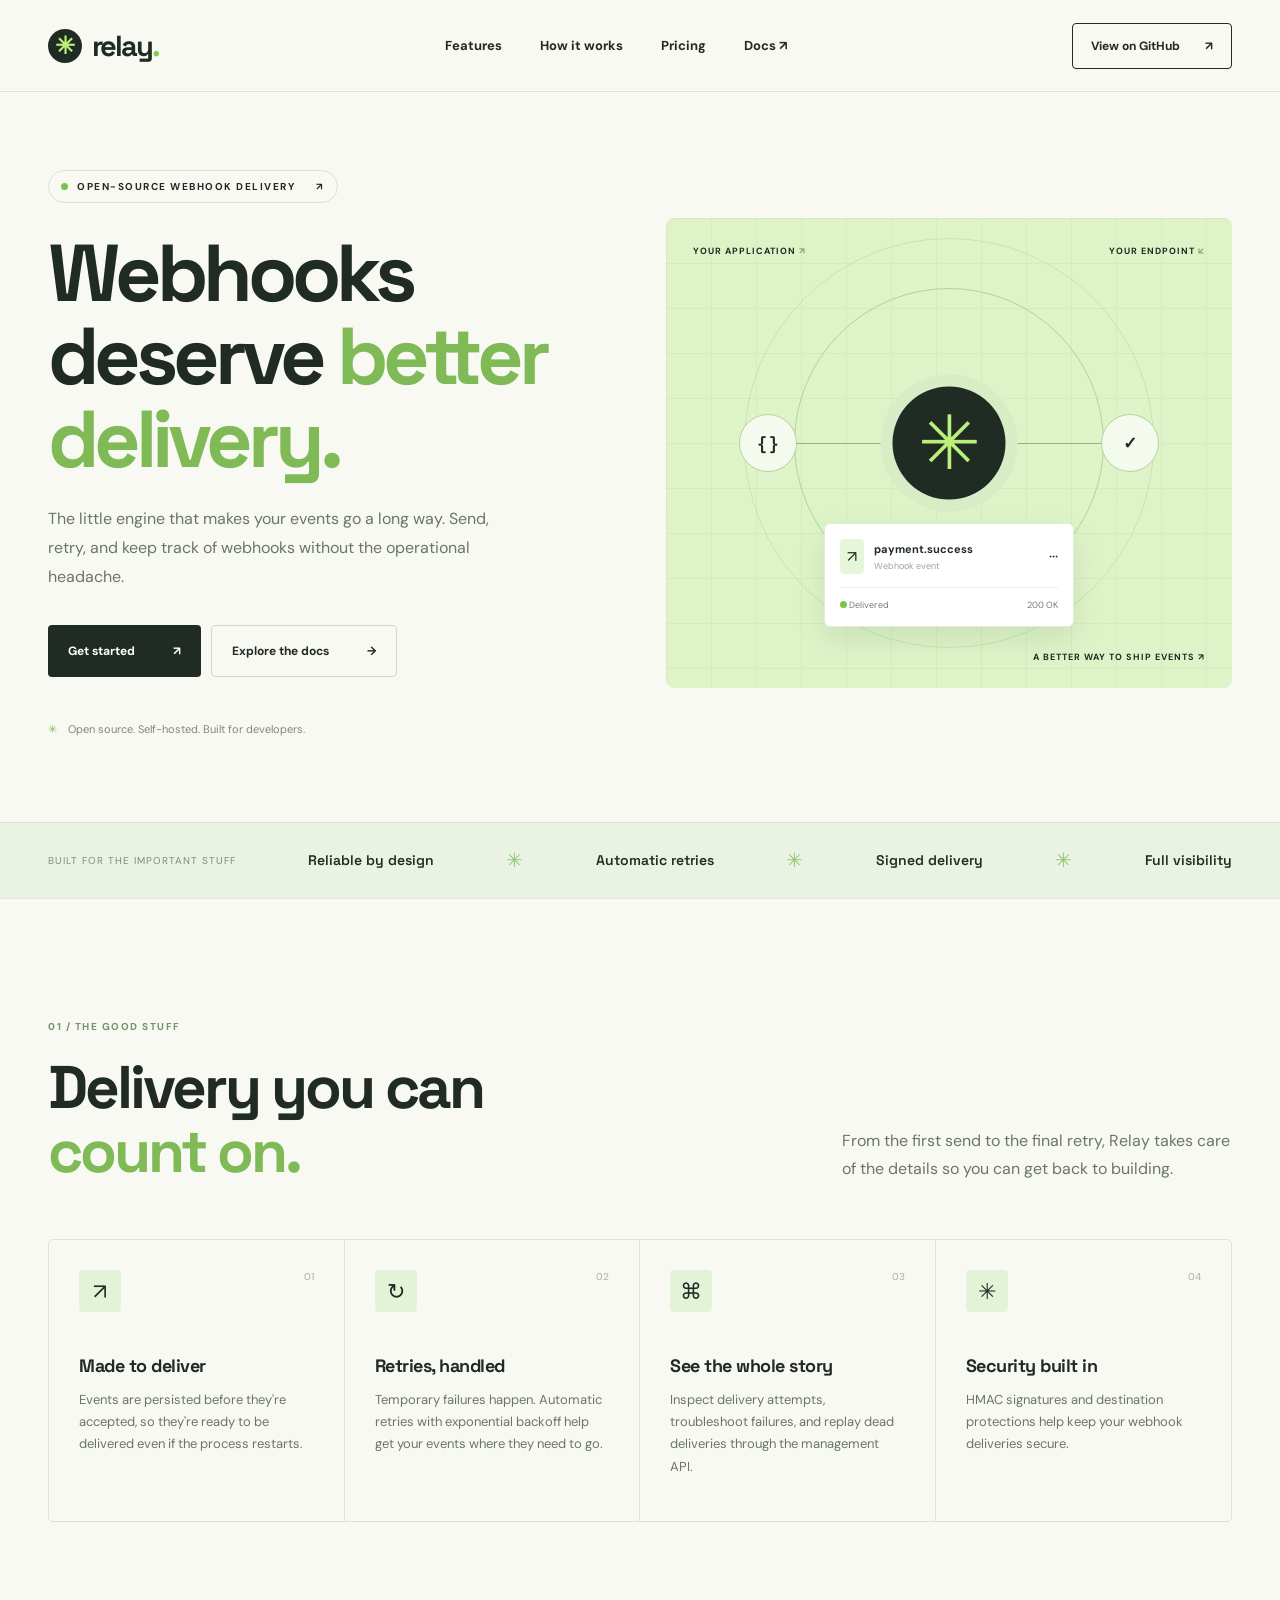
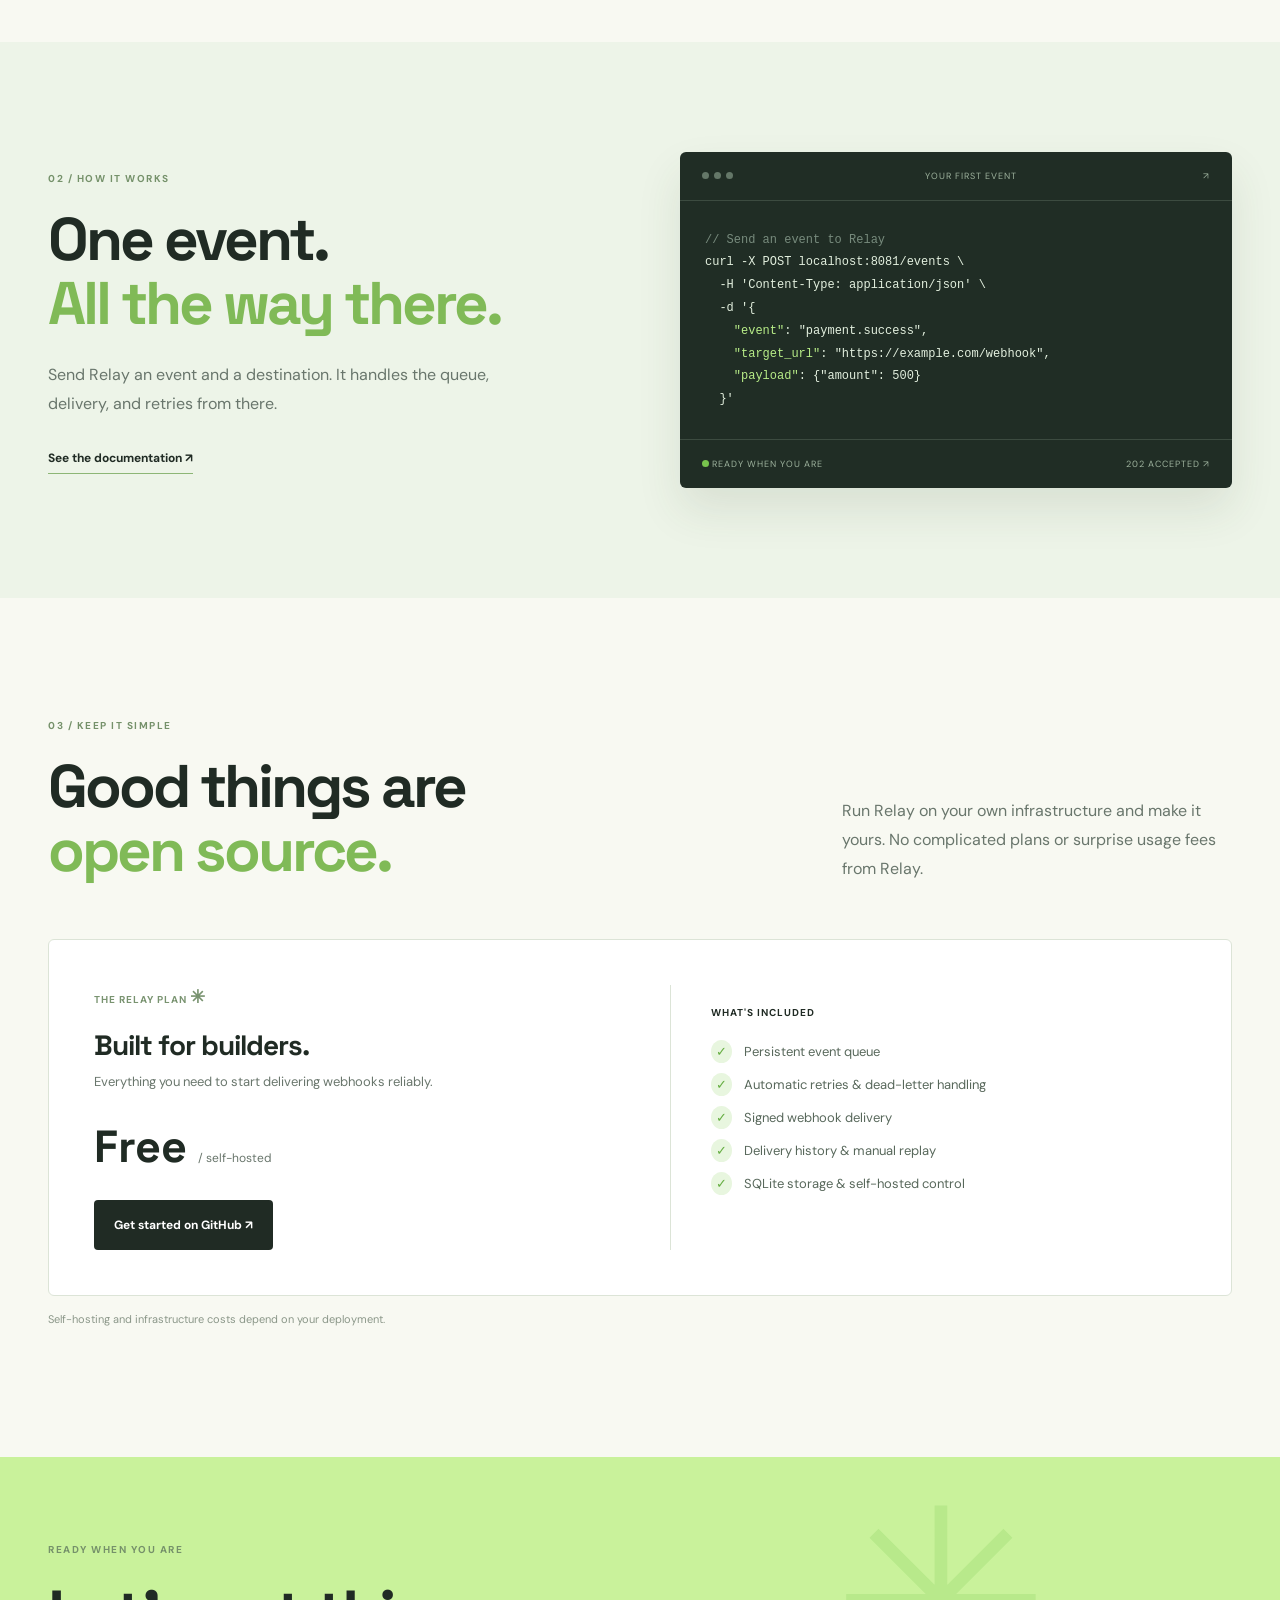
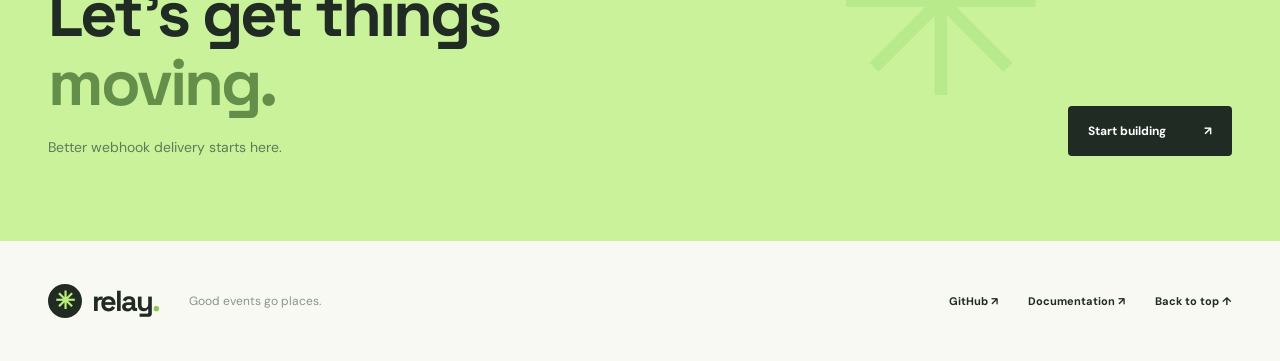
==== website/index.html @ f6317906 "Add responsive Relay marketing website" ====
<!doctype html>
<html lang="en">
<head>
  <meta charset="utf-8">
  <meta name="viewport" content="width=device-width, initial-scale=1">
  <meta name="description" content="Relay is an open-source webhook delivery engine built for reliable delivery.">
  <title>Relay — Webhooks, delivered.</title>
  <link rel="preconnect" href="https://fonts.googleapis.com">
  <link rel="preconnect" href="https://fonts.gstatic.com" crossorigin>
  <link href="https://fonts.googleapis.com/css2?family=DM+Sans:wght@400;500;600;700&family=Space+Grotesk:wght@400;500;600;700&display=swap" rel="stylesheet">
  <link rel="stylesheet" href="style.css">
</head>
<body>
<header class="nav wrap">
  <a class="logo" href="#top" aria-label="Relay home"><span class="mark">✳</span> relay<span class="logo-dot">.</span></a>
  <nav aria-label="Main navigation"><a href="#features">Features</a><a href="#how-it-works">How it works</a><a href="#pricing">Pricing</a><a href="https://github.com/swarn007-byte/Relay#readme">Docs ↗</a></nav>
  <a class="nav-button" href="https://github.com/swarn007-byte/Relay">View on GitHub <span>↗</span></a>
</header>
<main id="top">
<section class="hero wrap">
  <div class="hero-copy"><div class="eyebrow"><span class="live-dot"></span> OPEN-SOURCE WEBHOOK DELIVERY <span>↗</span></div>
    <h1>Webhooks deserve <em>better delivery.</em></h1>
    <p>The little engine that makes your events go a long way. Send, retry, and keep track of webhooks without the operational headache.</p>
    <div class="actions"><a class="button primary" href="https://github.com/swarn007-byte/Relay#installation">Get started <span>↗</span></a><a class="button secondary" href="https://github.com/swarn007-byte/Relay#readme">Explore the docs <span>→</span></a></div>
    <div class="hero-note"><span>✳</span> Open source. Self-hosted. Built for developers.</div>
  </div>
  <div class="visual" aria-label="Illustration of a webhook event being delivered"><div class="visual-grid"></div><div class="orbit orbit-one"></div><div class="orbit orbit-two"></div><div class="visual-label top-label">YOUR APPLICATION <span>↗</span></div><div class="visual-label bottom-label">YOUR ENDPOINT <span>↙</span></div><div class="route-line"></div><div class="node source">{ }</div><div class="node center">✳</div><div class="node target">✓</div><div class="event-card"><div class="event-top"><span class="event-icon">↗</span><div><b>payment.success</b><small>Webhook event</small></div><span class="event-menu">···</span></div><div class="event-bottom"><span><i></i> Delivered</span><span>200 OK</span></div></div><span class="visual-caption">A BETTER WAY TO SHIP EVENTS ↗</span></div>
</section>
<div class="ticker"><div class="wrap ticker-inner"><span>BUILT FOR THE IMPORTANT STUFF</span><b>Reliable by design</b><span>✳</span><b>Automatic retries</b><span>✳</span><b>Signed delivery</b><span>✳</span><b>Full visibility</b></div></div>
<section class="section wrap" id="features"><div class="section-heading"><div><span class="kicker">01 / THE GOOD STUFF</span><h2>Delivery you can<br><em>count on.</em></h2></div><p>From the first send to the final retry, Relay takes care of the details so you can get back to building.</p></div>
<div class="features"><article><span class="feature-icon">↗</span><span class="feature-number">01</span><h3>Made to deliver</h3><p>Events are persisted before they're accepted, so they're ready to be delivered even if the process restarts.</p></article><article><span class="feature-icon">↻</span><span class="feature-number">02</span><h3>Retries, handled</h3><p>Temporary failures happen. Automatic retries with exponential backoff help get your events where they need to go.</p></article><article><span class="feature-icon">⌘</span><span class="feature-number">03</span><h3>See the whole story</h3><p>Inspect delivery attempts, troubleshoot failures, and replay dead deliveries through the management API.</p></article><article><span class="feature-icon">✳</span><span class="feature-number">04</span><h3>Security built in</h3><p>HMAC signatures and destination protections help keep your webhook deliveries secure.</p></article></div></section>
<section class="how" id="how-it-works"><div class="wrap how-inner"><div><span class="kicker">02 / HOW IT WORKS</span><h2>One event.<br><em>All the way there.</em></h2><p>Send Relay an event and a destination. It handles the queue, delivery, and retries from there.</p><a class="text-link" href="https://github.com/swarn007-byte/Relay#submitting-an-event">See the documentation ↗</a></div><div class="code-card"><div class="code-top"><span><i></i><i></i><i></i></span><span>YOUR FIRST EVENT</span><span>↗</span></div><pre><code><span class="code-muted">// Send an event to Relay</span>
curl -X POST localhost:8081/events \
  -H 'Content-Type: application/json' \
  -d '{
    <span class="code-green">"event"</span>: "payment.success",
    <span class="code-green">"target_url"</span>: "https://example.com/webhook",
    <span class="code-green">"payload"</span>: {"amount": 500}
  }'</code></pre><div class="code-foot"><span><i></i> READY WHEN YOU ARE</span><span>202 ACCEPTED ↗</span></div></div></div></section>
<section class="section pricing wrap" id="pricing"><div class="section-heading"><div><span class="kicker">03 / KEEP IT SIMPLE</span><h2>Good things are<br><em>open source.</em></h2></div><p>Run Relay on your own infrastructure and make it yours. No complicated plans or surprise usage fees from Relay.</p></div><div class="price-card"><div><span class="plan-label">THE RELAY PLAN <span>✳</span></span><h3>Built for builders.</h3><p>Everything you need to start delivering webhooks reliably.</p><div class="price">Free <span>/ self-hosted</span></div><a class="button primary" href="https://github.com/swarn007-byte/Relay">Get started on GitHub ↗</a></div><div class="included"><b>WHAT'S INCLUDED</b><ul><li>Persistent event queue</li><li>Automatic retries &amp; dead-letter handling</li><li>Signed webhook delivery</li><li>Delivery history &amp; manual replay</li><li>SQLite storage &amp; self-hosted control</li></ul></div></div><p class="pricing-note">Self-hosting and infrastructure costs depend on your deployment.</p></section>
<section class="cta"><div class="wrap cta-inner"><div><span class="kicker">READY WHEN YOU ARE</span><h2>Let's get things<br><em>moving.</em></h2><p>Better webhook delivery starts here.</p></div><a class="button dark" href="https://github.com/swarn007-byte/Relay">Start building <span>↗</span></a><span class="cta-star">✳</span></div></section>
</main><footer class="wrap footer"><a class="logo" href="#top"><span class="mark">✳</span> relay<span class="logo-dot">.</span></a><p>Good events go places.</p><div><a href="https://github.com/swarn007-byte/Relay">GitHub ↗</a><a href="https://github.com/swarn007-byte/Relay#readme">Documentation ↗</a><a href="#top">Back to top ↑</a></div></footer>
</body></html>
---- website/style.css ----
:root{--ink:#202b24;--green:#b9ef7a;--cream:#f8f9f2;--muted:#69766c;--line:#dce4d7}*{box-sizing:border-box}html{scroll-behavior:smooth}body{margin:0;background:var(--cream);color:var(--ink);font-family:'DM Sans',sans-serif}a{color:inherit;text-decoration:none}.wrap{max-width:1320px;margin:auto;padding-left:48px;padding-right:48px}.nav{height:92px;display:flex;align-items:center;justify-content:space-between;border-bottom:1px solid var(--line)}.logo{font:700 29px 'Space Grotesk',sans-serif;letter-spacing:-2px}.mark{display:inline-grid;place-items:center;background:var(--ink);color:var(--green);width:34px;height:34px;border-radius:50%;font-size:24px;vertical-align:2px;letter-spacing:0;margin-right:5px}.logo-dot{color:#87c950}.nav nav{display:flex;gap:38px;font-size:13px;font-weight:700}.nav-button{font-size:12px;font-weight:700;border:1px solid var(--ink);padding:14px 18px;border-radius:4px}.nav-button span{margin-left:22px}.hero{display:grid;grid-template-columns:1fr 1fr;gap:52px;align-items:center;padding-top:78px;padding-bottom:86px}.eyebrow,.kicker{font-size:10px;font-weight:700;letter-spacing:1.5px}.eyebrow{display:inline-flex;align-items:center;gap:9px;border:1px solid #d9e3d2;border-radius:30px;padding:9px 12px}.eyebrow>span:last-child{margin-left:12px}.live-dot,.event-bottom i,.code-foot i{width:7px;height:7px;background:#78c34d;border-radius:50%;display:inline-block}h1,h2,h3,p{margin-top:0}h1,h2,h3{font-family:'Space Grotesk',sans-serif}h1{font-size:clamp(55px,6.3vw,88px);line-height:1.03;letter-spacing:-5px;margin:29px 0 24px;max-width:650px}em{font-style:normal;color:#80ba57}.hero-copy>p,.section-heading>p,.how-inner>div>p{color:var(--muted);font-size:16px;line-height:1.8;max-width:465px}.actions{display:flex;gap:10px;margin-top:33px}.button{display:inline-flex;align-items:center;justify-content:space-between;gap:38px;border-radius:4px;font-size:12px;font-weight:700;padding:17px 20px}.primary{background:var(--ink);color:white}.secondary{border:1px solid #cdd8c9}.hero-note{margin-top:45px;color:#7c897d;font-size:11px}.hero-note span{color:#80ba57;margin-right:8px}.visual{height:470px;background:#dff3c9;border-radius:8px;position:relative;overflow:hidden}.visual-grid{position:absolute;inset:0;background-image:linear-gradient(#cae6b8 1px,transparent 1px),linear-gradient(90deg,#cae6b8 1px,transparent 1px);background-size:45px 45px;opacity:.55}.orbit{position:absolute;border:1px solid #aad794;border-radius:50%;width:310px;height:310px;left:50%;top:48%;transform:translate(-50%,-50%)}.orbit-two{width:410px;height:410px;opacity:.5}.route-line{position:absolute;left:15%;right:15%;top:48%;height:1px;background:#87b875}.node{position:absolute;top:48%;transform:translate(-50%,-50%);display:grid;place-items:center;border-radius:50%;z-index:1}.source,.target{width:58px;height:58px;background:#f5faee;border:1px solid #b4d4a0;font:700 17px 'Space Grotesk'}.source{left:18%}.target{left:82%}.center{left:50%;width:113px;height:113px;background:var(--ink);color:var(--green);font-size:75px;box-shadow:0 0 0 12px #d7edc5}.visual-label{position:absolute;font-size:9px;letter-spacing:1px;font-weight:700}.top-label{top:27px;left:27px}.bottom-label{right:27px;top:27px}.visual-label span{color:#79ad5d}.event-card{position:absolute;z-index:2;left:50%;top:65%;transform:translateX(-50%);background:white;border:1px solid #e0ebda;border-radius:6px;width:250px;box-shadow:0 12px 28px #597c4d26;padding:15px}.event-top{display:flex;align-items:center;gap:10px}.event-icon{background:#e6f7d9;border-radius:4px;padding:7px}.event-top b,.event-top small{display:block;font-size:11px}.event-top small{color:#9aa59a;font-size:9px;margin-top:4px}.event-menu{margin-left:auto}.event-bottom{border-top:1px solid #edf1eb;margin-top:13px;padding-top:11px;display:flex;justify-content:space-between;color:#70806e;font-size:9px}.visual-caption{position:absolute;bottom:25px;right:27px;font-size:9px;letter-spacing:1px;font-weight:700}.ticker{background:#eaf2e3;border-top:1px solid #dce8d5;border-bottom:1px solid #dce8d5}.ticker-inner{min-height:75px;display:flex;align-items:center;justify-content:space-between;gap:20px}.ticker-inner span{font-size:10px;letter-spacing:1px;color:#7b8d7b}.ticker-inner span:not(:first-child){font-size:20px;color:#91c875}.ticker-inner b{font:600 14px 'Space Grotesk'}.section{padding-top:115px;padding-bottom:120px}.section-heading{display:flex;align-items:end;justify-content:space-between;gap:40px;margin-bottom:55px}.kicker{color:#75916a}h2{font-size:clamp(42px,4.7vw,65px);line-height:1.07;letter-spacing:-3px;margin:21px 0 0}.section-heading>p{max-width:390px;margin:0}.features{display:grid;grid-template-columns:repeat(4,1fr);border:1px solid var(--line);border-radius:5px}.features article{padding:30px;min-height:255px;border-right:1px solid var(--line)}.features article:last-child{border:0}.feature-icon{display:inline-grid;place-items:center;width:42px;height:42px;background:#e3f3d7;border-radius:4px;font-size:22px}.feature-number{float:right;font-size:10px;color:#a5b1a2}.features h3{margin:42px 0 12px;font-size:18px;letter-spacing:-.5px}.features p,.price-card p{font-size:13px;line-height:1.7;color:var(--muted)}.how{background:#edf4e8;padding:110px 0}.how-inner{display:grid;grid-template-columns:1fr 1fr;gap:80px;align-items:center}.how-inner>div>p{margin-top:25px}.text-link{display:inline-block;font-size:12px;font-weight:700;border-bottom:1px solid #8db676;padding-bottom:7px;margin-top:15px}.code-card{background:#202d25;color:#e2efde;border-radius:6px;box-shadow:0 22px 45px #334c2d1c}.code-top,.code-foot{display:flex;justify-content:space-between;padding:18px 22px;font-size:9px;letter-spacing:1px;color:#9db29d}.code-top{border-bottom:1px solid #3c4b40}.code-top i{display:inline-block;width:7px;height:7px;background:#647768;border-radius:50%;margin-right:5px}.code-card pre{overflow:auto;line-height:1.9;font-size:12px;padding:16px 25px}.code-muted{color:#778b7d}.code-green{color:#b8ed88}.code-foot{border-top:1px solid #3c4b40}.price-card{border:1px solid var(--line);border-radius:6px;background:white;padding:45px;display:grid;grid-template-columns:1fr 1fr;gap:60px}.plan-label{font-size:10px;font-weight:700;letter-spacing:1px;color:#799370}.plan-label span{font-size:18px}.price-card h3{font-size:28px;letter-spacing:-1px;margin:18px 0 8px}.price{font:700 45px 'Space Grotesk';margin:25px 0}.price span{font:400 12px 'DM Sans';color:var(--muted)}.included{padding:15px 0 0 40px;border-left:1px solid var(--line)}.included b{font-size:10px;letter-spacing:1px}.included ul{list-style:none;padding:0;margin:22px 0}.included li{font-size:13px;margin:16px 0;color:#58685b}.included li:before{content:'✓';color:#65ad41;background:#e8f6df;border-radius:50%;padding:3px 5px;margin-right:12px}.pricing-note{font-size:11px;color:#8b9789;margin-top:16px}.cta{background:#c9f29b;overflow:hidden}.cta-inner{position:relative;padding-top:80px;padding-bottom:85px;display:flex;align-items:end;justify-content:space-between}.cta h2{font-size:65px}.cta h2 em{color:#638f4a}.cta p{margin:20px 0 0;color:#617a58;font-size:14px}.dark{background:var(--ink);color:white;z-index:1}.cta-star{position:absolute;font-size:260px;color:#b8e98b;right:230px;top:-20px}.footer{min-height:120px;display:flex;align-items:center;gap:30px}.footer p{font-size:12px;color:#899689;margin:0}.footer div{margin-left:auto;display:flex;gap:30px;font-size:11px;font-weight:700}@media(max-width:800px){.wrap{padding-left:24px;padding-right:24px}.nav{height:75px}.nav nav{display:none}.nav-button{font-size:11px}.hero{grid-template-columns:1fr;padding-top:55px;gap:45px}.hero h1{letter-spacing:-3px}.visual{height:390px}.ticker-inner{justify-content:center;flex-wrap:wrap;padding-top:20px;padding-bottom:20px}.ticker-inner span:first-child{width:100%;text-align:center}.ticker-inner span:not(:first-child){display:none}.section{padding-top:75px;padding-bottom:80px}.section-heading{display:block}.section-heading>p{margin-top:24px}.features{grid-template-columns:1fr 1fr}.features article{border-bottom:1px solid var(--line)}.features article:nth-child(2){border-right:0}.features article:nth-child(3){border-bottom:0}.how{padding:75px 0}.how-inner{grid-template-columns:1fr;gap:35px}.price-card{grid-template-columns:1fr;gap:30px;padding:28px}.included{border-left:0;border-top:1px solid var(--line);padding:28px 0 0}.cta h2{font-size:48px}.cta-star{right:0}.footer{flex-wrap:wrap;padding-top:30px;padding-bottom:30px;gap:15px}.footer div{width:100%;margin-left:0;flex-wrap:wrap}}@media(max-width:480px){.features{grid-template-columns:1fr}.features article,.features article:nth-child(3){border-right:0;border-bottom:1px solid var(--line);min-height:200px}.features article:last-child{border-bottom:0}.features h3{margin-top:25px}.actions{flex-wrap:wrap}.cta-inner{align-items:start;flex-direction:column;gap:30px}.visual{height:340px}.orbit-two{width:340px;height:340px}.event-card{top:66%}}
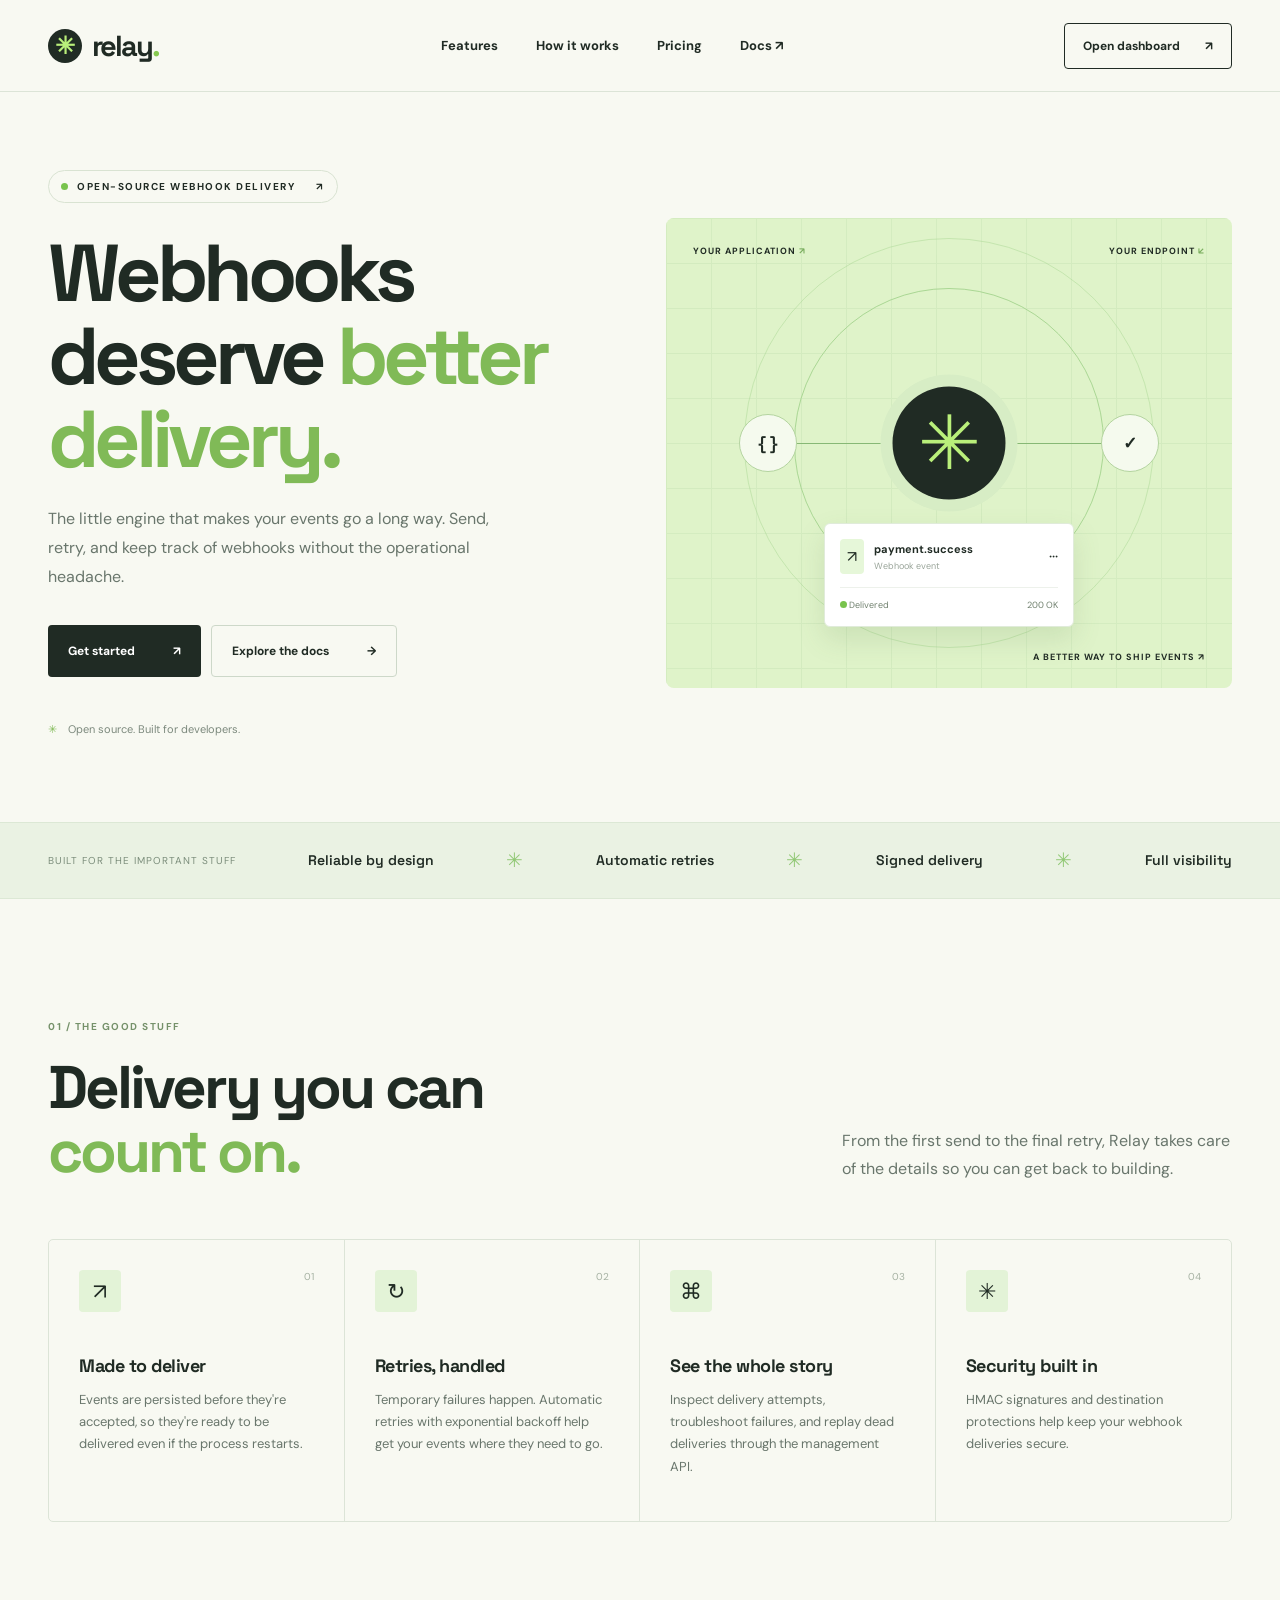
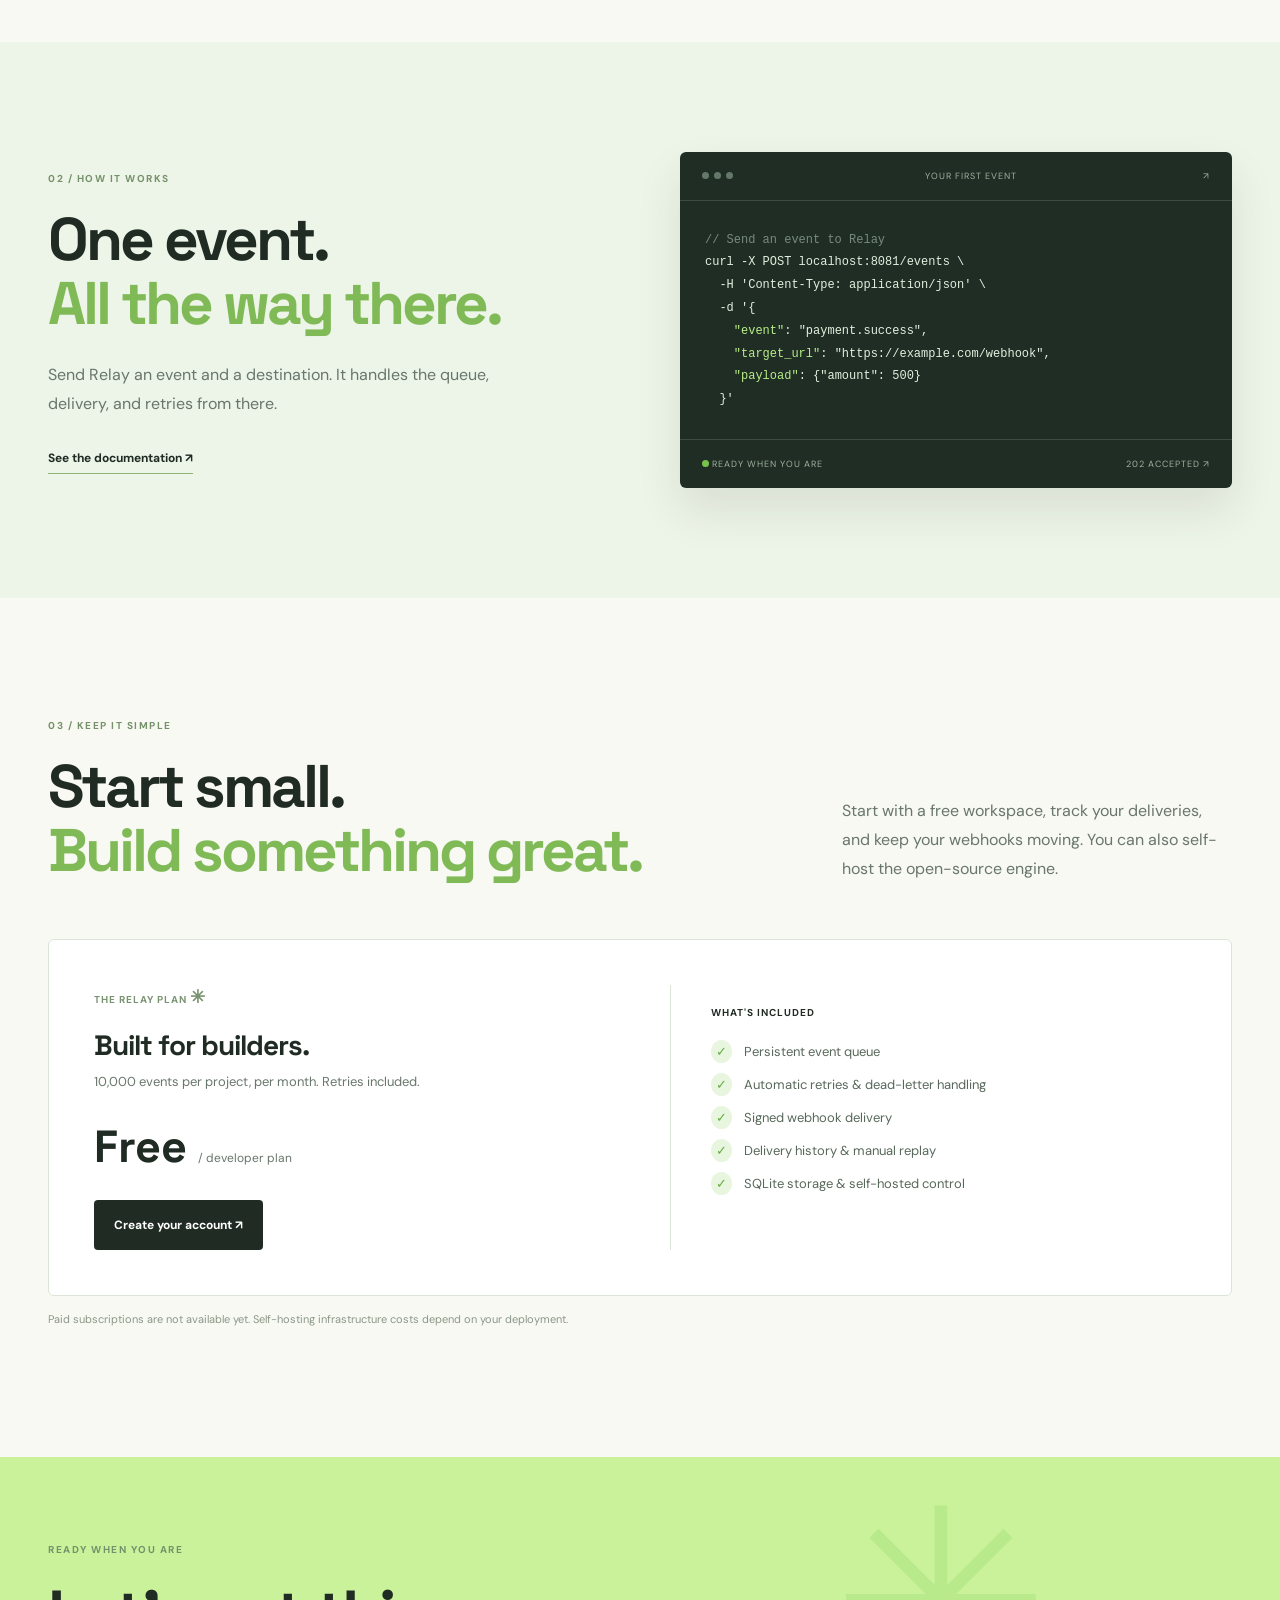
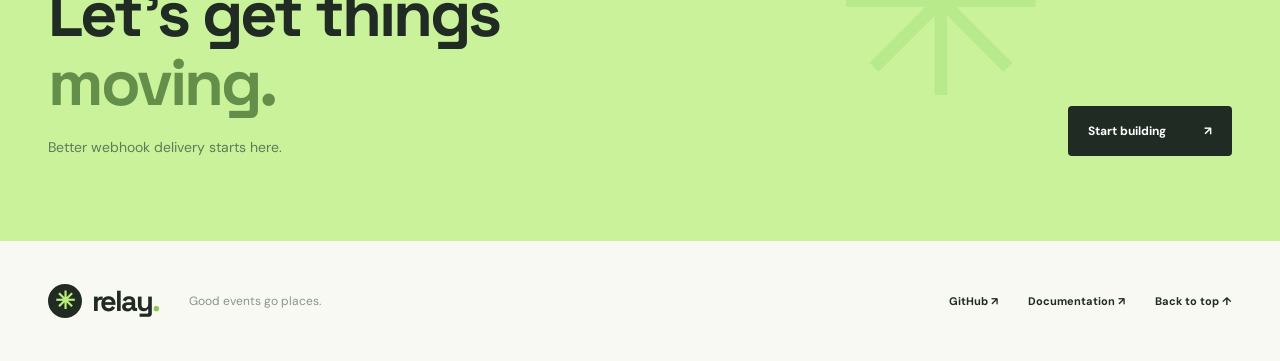
==== commit 702bd753: "Build tenant-isolated Relay SaaS dashboard and delivery API" ====
--- a/website/index.html
+++ b/website/index.html
@@ -14,15 +14,15 @@
 <header class="nav wrap">
   <a class="logo" href="#top" aria-label="Relay home"><span class="mark">✳</span> relay<span class="logo-dot">.</span></a>
   <nav aria-label="Main navigation"><a href="#features">Features</a><a href="#how-it-works">How it works</a><a href="#pricing">Pricing</a><a href="https://github.com/swarn007-byte/Relay#readme">Docs ↗</a></nav>
-  <a class="nav-button" href="https://github.com/swarn007-byte/Relay">View on GitHub <span>↗</span></a>
+  <a class="nav-button" href="/app">Open dashboard <span>↗</span></a>
 </header>
 <main id="top">
 <section class="hero wrap">
   <div class="hero-copy"><div class="eyebrow"><span class="live-dot"></span> OPEN-SOURCE WEBHOOK DELIVERY <span>↗</span></div>
     <h1>Webhooks deserve <em>better delivery.</em></h1>
     <p>The little engine that makes your events go a long way. Send, retry, and keep track of webhooks without the operational headache.</p>
-    <div class="actions"><a class="button primary" href="https://github.com/swarn007-byte/Relay#installation">Get started <span>↗</span></a><a class="button secondary" href="https://github.com/swarn007-byte/Relay#readme">Explore the docs <span>→</span></a></div>
-    <div class="hero-note"><span>✳</span> Open source. Self-hosted. Built for developers.</div>
+    <div class="actions"><a class="button primary" href="/app">Get started <span>↗</span></a><a class="button secondary" href="https://github.com/swarn007-byte/Relay#readme">Explore the docs <span>→</span></a></div>
+    <div class="hero-note"><span>✳</span> Open source. Built for developers.</div>
   </div>
   <div class="visual" aria-label="Illustration of a webhook event being delivered"><div class="visual-grid"></div><div class="orbit orbit-one"></div><div class="orbit orbit-two"></div><div class="visual-label top-label">YOUR APPLICATION <span>↗</span></div><div class="visual-label bottom-label">YOUR ENDPOINT <span>↙</span></div><div class="route-line"></div><div class="node source">{ }</div><div class="node center">✳</div><div class="node target">✓</div><div class="event-card"><div class="event-top"><span class="event-icon">↗</span><div><b>payment.success</b><small>Webhook event</small></div><span class="event-menu">···</span></div><div class="event-bottom"><span><i></i> Delivered</span><span>200 OK</span></div></div><span class="visual-caption">A BETTER WAY TO SHIP EVENTS ↗</span></div>
 </section>
@@ -37,7 +37,7 @@
     <span class="code-green">"target_url"</span>: "https://example.com/webhook",
     <span class="code-green">"payload"</span>: {"amount": 500}
   }'</code></pre><div class="code-foot"><span><i></i> READY WHEN YOU ARE</span><span>202 ACCEPTED ↗</span></div></div></div></section>
-<section class="section pricing wrap" id="pricing"><div class="section-heading"><div><span class="kicker">03 / KEEP IT SIMPLE</span><h2>Good things are<br><em>open source.</em></h2></div><p>Run Relay on your own infrastructure and make it yours. No complicated plans or surprise usage fees from Relay.</p></div><div class="price-card"><div><span class="plan-label">THE RELAY PLAN <span>✳</span></span><h3>Built for builders.</h3><p>Everything you need to start delivering webhooks reliably.</p><div class="price">Free <span>/ self-hosted</span></div><a class="button primary" href="https://github.com/swarn007-byte/Relay">Get started on GitHub ↗</a></div><div class="included"><b>WHAT'S INCLUDED</b><ul><li>Persistent event queue</li><li>Automatic retries &amp; dead-letter handling</li><li>Signed webhook delivery</li><li>Delivery history &amp; manual replay</li><li>SQLite storage &amp; self-hosted control</li></ul></div></div><p class="pricing-note">Self-hosting and infrastructure costs depend on your deployment.</p></section>
-<section class="cta"><div class="wrap cta-inner"><div><span class="kicker">READY WHEN YOU ARE</span><h2>Let's get things<br><em>moving.</em></h2><p>Better webhook delivery starts here.</p></div><a class="button dark" href="https://github.com/swarn007-byte/Relay">Start building <span>↗</span></a><span class="cta-star">✳</span></div></section>
+<section class="section pricing wrap" id="pricing"><div class="section-heading"><div><span class="kicker">03 / KEEP IT SIMPLE</span><h2>Start small.<br><em>Build something great.</em></h2></div><p>Start with a free workspace, track your deliveries, and keep your webhooks moving. You can also self-host the open-source engine.</p></div><div class="price-card"><div><span class="plan-label">THE RELAY PLAN <span>✳</span></span><h3>Built for builders.</h3><p>10,000 events per project, per month. Retries included.</p><div class="price">Free <span>/ developer plan</span></div><a class="button primary" href="/app">Create your account ↗</a></div><div class="included"><b>WHAT'S INCLUDED</b><ul><li>Persistent event queue</li><li>Automatic retries &amp; dead-letter handling</li><li>Signed webhook delivery</li><li>Delivery history &amp; manual replay</li><li>SQLite storage &amp; self-hosted control</li></ul></div></div><p class="pricing-note">Paid subscriptions are not available yet. Self-hosting infrastructure costs depend on your deployment.</p></section>
+<section class="cta"><div class="wrap cta-inner"><div><span class="kicker">READY WHEN YOU ARE</span><h2>Let's get things<br><em>moving.</em></h2><p>Better webhook delivery starts here.</p></div><a class="button dark" href="/app">Start building <span>↗</span></a><span class="cta-star">✳</span></div></section>
 </main><footer class="wrap footer"><a class="logo" href="#top"><span class="mark">✳</span> relay<span class="logo-dot">.</span></a><p>Good events go places.</p><div><a href="https://github.com/swarn007-byte/Relay">GitHub ↗</a><a href="https://github.com/swarn007-byte/Relay#readme">Documentation ↗</a><a href="#top">Back to top ↑</a></div></footer>
 </body></html>
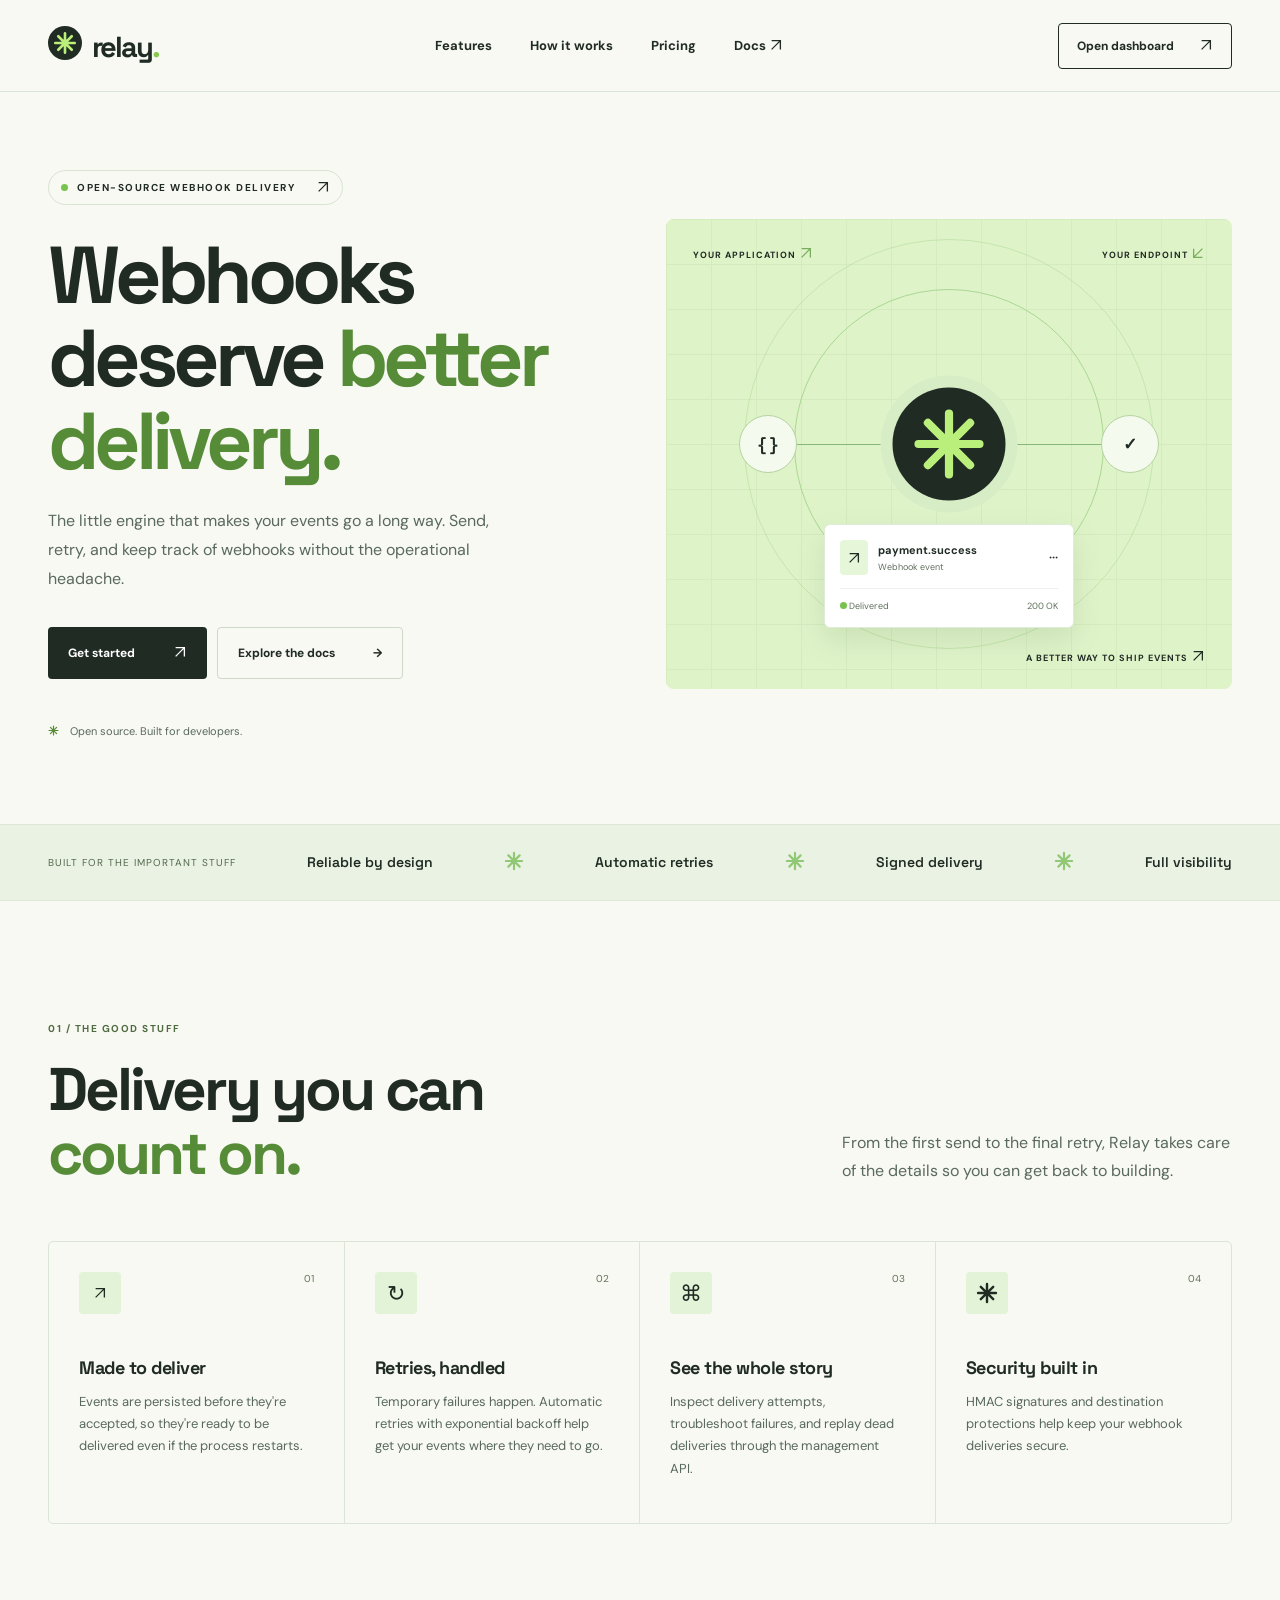
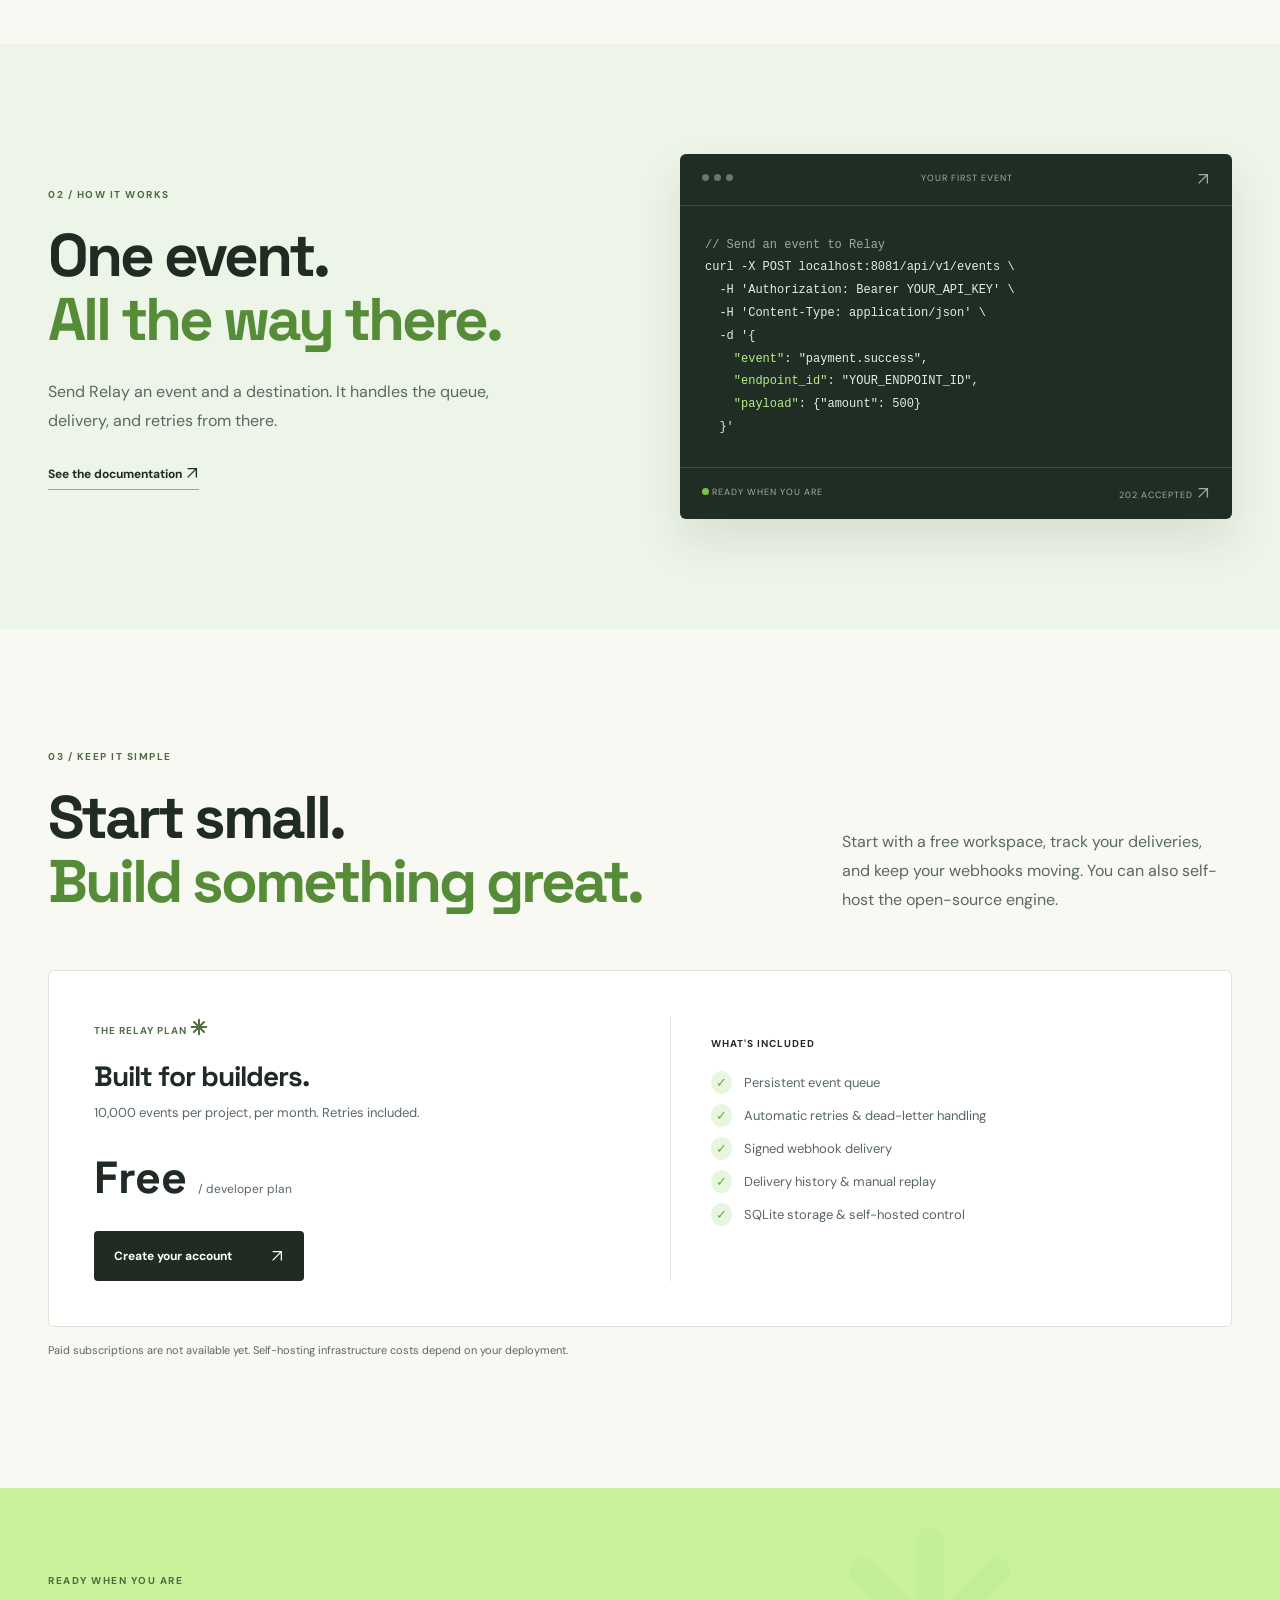
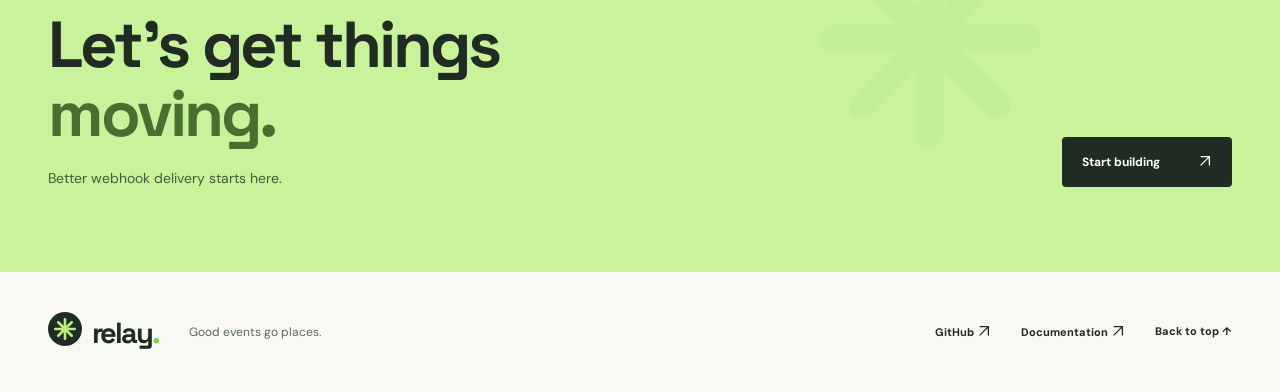
==== commit 96320cb8: "Fix responsive layouts, navigation and accessible website contrast" ====
--- a/website/index.html
+++ b/website/index.html
@@ -11,33 +11,35 @@
   <link rel="stylesheet" href="style.css">
 </head>
 <body>
+<a class="skip-link" href="#top">Skip to content</a>
 <header class="nav wrap">
-  <a class="logo" href="#top" aria-label="Relay home"><span class="mark">✳</span> relay<span class="logo-dot">.</span></a>
-  <nav aria-label="Main navigation"><a href="#features">Features</a><a href="#how-it-works">How it works</a><a href="#pricing">Pricing</a><a href="https://github.com/swarn007-byte/Relay#readme">Docs ↗</a></nav>
-  <a class="nav-button" href="/app">Open dashboard <span>↗</span></a>
-</header>
+  <a class="logo" href="#top" aria-label="Relay home"><span class="mark"><svg class="icon-star" viewBox="0 0 32 32" aria-hidden="true" focusable="false"><path d="M16 3v26M3 16h26M7 7l18 18M7 25 25 7"/></svg></span> relay<span class="logo-dot">.</span></a>
+  <nav aria-label="Main navigation"><a href="#features">Features</a><a href="#how-it-works">How it works</a><a href="#pricing">Pricing</a><a href="https://github.com/swarn007-byte/Relay#readme">Docs <svg class="icon-arrow" viewBox="0 0 16 16" aria-hidden="true" focusable="false"><path d="M3 13 13 3M3 3h10v10"/></svg></a></nav>
+  <a class="nav-button" href="/app">Open dashboard <span><svg class="icon-arrow" viewBox="0 0 16 16" aria-hidden="true" focusable="false"><path d="M3 13 13 3M3 3h10v10"/></svg></span></a>
+<details class="mobile-menu"><summary>Menu <svg viewBox="0 0 20 20" aria-hidden="true"><path d="M3 6h14M3 10h14M3 14h14"/></svg></summary><nav aria-label="Mobile navigation"><a href="#features">Features</a><a href="#how-it-works">How it works</a><a href="#pricing">Pricing</a><a href="https://github.com/swarn007-byte/Relay#readme">Documentation</a></nav></details></header>
 <main id="top">
 <section class="hero wrap">
-  <div class="hero-copy"><div class="eyebrow"><span class="live-dot"></span> OPEN-SOURCE WEBHOOK DELIVERY <span>↗</span></div>
+  <div class="hero-copy"><div class="eyebrow"><span class="live-dot"></span> OPEN-SOURCE WEBHOOK DELIVERY <span><svg class="icon-arrow" viewBox="0 0 16 16" aria-hidden="true" focusable="false"><path d="M3 13 13 3M3 3h10v10"/></svg></span></div>
     <h1>Webhooks deserve <em>better delivery.</em></h1>
     <p>The little engine that makes your events go a long way. Send, retry, and keep track of webhooks without the operational headache.</p>
-    <div class="actions"><a class="button primary" href="/app">Get started <span>↗</span></a><a class="button secondary" href="https://github.com/swarn007-byte/Relay#readme">Explore the docs <span>→</span></a></div>
-    <div class="hero-note"><span>✳</span> Open source. Built for developers.</div>
+    <div class="actions"><a class="button primary" href="/app">Get started <span><svg class="icon-arrow" viewBox="0 0 16 16" aria-hidden="true" focusable="false"><path d="M3 13 13 3M3 3h10v10"/></svg></span></a><a class="button secondary" href="https://github.com/swarn007-byte/Relay#readme">Explore the docs <span>→</span></a></div>
+    <div class="hero-note"><span><svg class="icon-star" viewBox="0 0 32 32" aria-hidden="true" focusable="false"><path d="M16 3v26M3 16h26M7 7l18 18M7 25 25 7"/></svg></span> Open source. Built for developers.</div>
   </div>
-  <div class="visual" aria-label="Illustration of a webhook event being delivered"><div class="visual-grid"></div><div class="orbit orbit-one"></div><div class="orbit orbit-two"></div><div class="visual-label top-label">YOUR APPLICATION <span>↗</span></div><div class="visual-label bottom-label">YOUR ENDPOINT <span>↙</span></div><div class="route-line"></div><div class="node source">{ }</div><div class="node center">✳</div><div class="node target">✓</div><div class="event-card"><div class="event-top"><span class="event-icon">↗</span><div><b>payment.success</b><small>Webhook event</small></div><span class="event-menu">···</span></div><div class="event-bottom"><span><i></i> Delivered</span><span>200 OK</span></div></div><span class="visual-caption">A BETTER WAY TO SHIP EVENTS ↗</span></div>
+  <div class="visual" aria-label="Illustration of a webhook event being delivered"><div class="visual-grid"></div><div class="orbit orbit-one"></div><div class="orbit orbit-two"></div><div class="visual-label top-label">YOUR APPLICATION <span><svg class="icon-arrow" viewBox="0 0 16 16" aria-hidden="true" focusable="false"><path d="M3 13 13 3M3 3h10v10"/></svg></span></div><div class="visual-label bottom-label">YOUR ENDPOINT <span><svg class="icon-arrow reverse" viewBox="0 0 16 16" aria-hidden="true" focusable="false"><path d="M3 13 13 3M3 3h10v10"/></svg></span></div><div class="route-line"></div><div class="node source">{ }</div><div class="node center"><svg class="icon-star" viewBox="0 0 32 32" aria-hidden="true" focusable="false"><path d="M16 3v26M3 16h26M7 7l18 18M7 25 25 7"/></svg></div><div class="node target">✓</div><div class="event-card"><div class="event-top"><span class="event-icon"><svg class="icon-arrow" viewBox="0 0 16 16" aria-hidden="true" focusable="false"><path d="M3 13 13 3M3 3h10v10"/></svg></span><div><b>payment.success</b><small>Webhook event</small></div><span class="event-menu">···</span></div><div class="event-bottom"><span><i></i> Delivered</span><span>200 OK</span></div></div><span class="visual-caption">A BETTER WAY TO SHIP EVENTS <svg class="icon-arrow" viewBox="0 0 16 16" aria-hidden="true" focusable="false"><path d="M3 13 13 3M3 3h10v10"/></svg></span></div>
 </section>
-<div class="ticker"><div class="wrap ticker-inner"><span>BUILT FOR THE IMPORTANT STUFF</span><b>Reliable by design</b><span>✳</span><b>Automatic retries</b><span>✳</span><b>Signed delivery</b><span>✳</span><b>Full visibility</b></div></div>
+<div class="ticker"><div class="wrap ticker-inner"><span>BUILT FOR THE IMPORTANT STUFF</span><b>Reliable by design</b><span><svg class="icon-star" viewBox="0 0 32 32" aria-hidden="true" focusable="false"><path d="M16 3v26M3 16h26M7 7l18 18M7 25 25 7"/></svg></span><b>Automatic retries</b><span><svg class="icon-star" viewBox="0 0 32 32" aria-hidden="true" focusable="false"><path d="M16 3v26M3 16h26M7 7l18 18M7 25 25 7"/></svg></span><b>Signed delivery</b><span><svg class="icon-star" viewBox="0 0 32 32" aria-hidden="true" focusable="false"><path d="M16 3v26M3 16h26M7 7l18 18M7 25 25 7"/></svg></span><b>Full visibility</b></div></div>
 <section class="section wrap" id="features"><div class="section-heading"><div><span class="kicker">01 / THE GOOD STUFF</span><h2>Delivery you can<br><em>count on.</em></h2></div><p>From the first send to the final retry, Relay takes care of the details so you can get back to building.</p></div>
-<div class="features"><article><span class="feature-icon">↗</span><span class="feature-number">01</span><h3>Made to deliver</h3><p>Events are persisted before they're accepted, so they're ready to be delivered even if the process restarts.</p></article><article><span class="feature-icon">↻</span><span class="feature-number">02</span><h3>Retries, handled</h3><p>Temporary failures happen. Automatic retries with exponential backoff help get your events where they need to go.</p></article><article><span class="feature-icon">⌘</span><span class="feature-number">03</span><h3>See the whole story</h3><p>Inspect delivery attempts, troubleshoot failures, and replay dead deliveries through the management API.</p></article><article><span class="feature-icon">✳</span><span class="feature-number">04</span><h3>Security built in</h3><p>HMAC signatures and destination protections help keep your webhook deliveries secure.</p></article></div></section>
-<section class="how" id="how-it-works"><div class="wrap how-inner"><div><span class="kicker">02 / HOW IT WORKS</span><h2>One event.<br><em>All the way there.</em></h2><p>Send Relay an event and a destination. It handles the queue, delivery, and retries from there.</p><a class="text-link" href="https://github.com/swarn007-byte/Relay#submitting-an-event">See the documentation ↗</a></div><div class="code-card"><div class="code-top"><span><i></i><i></i><i></i></span><span>YOUR FIRST EVENT</span><span>↗</span></div><pre><code><span class="code-muted">// Send an event to Relay</span>
-curl -X POST localhost:8081/events \
+<div class="features"><article><span class="feature-icon"><svg class="icon-arrow" viewBox="0 0 16 16" aria-hidden="true" focusable="false"><path d="M3 13 13 3M3 3h10v10"/></svg></span><span class="feature-number">01</span><h3>Made to deliver</h3><p>Events are persisted before they're accepted, so they're ready to be delivered even if the process restarts.</p></article><article><span class="feature-icon">↻</span><span class="feature-number">02</span><h3>Retries, handled</h3><p>Temporary failures happen. Automatic retries with exponential backoff help get your events where they need to go.</p></article><article><span class="feature-icon">⌘</span><span class="feature-number">03</span><h3>See the whole story</h3><p>Inspect delivery attempts, troubleshoot failures, and replay dead deliveries through the management API.</p></article><article><span class="feature-icon"><svg class="icon-star" viewBox="0 0 32 32" aria-hidden="true" focusable="false"><path d="M16 3v26M3 16h26M7 7l18 18M7 25 25 7"/></svg></span><span class="feature-number">04</span><h3>Security built in</h3><p>HMAC signatures and destination protections help keep your webhook deliveries secure.</p></article></div></section>
+<section class="how" id="how-it-works"><div class="wrap how-inner"><div><span class="kicker">02 / HOW IT WORKS</span><h2>One event.<br><em>All the way there.</em></h2><p>Send Relay an event and a destination. It handles the queue, delivery, and retries from there.</p><a class="text-link" href="https://github.com/swarn007-byte/Relay#submitting-an-event">See the documentation <svg class="icon-arrow" viewBox="0 0 16 16" aria-hidden="true" focusable="false"><path d="M3 13 13 3M3 3h10v10"/></svg></a></div><div class="code-card"><div class="code-top"><span><i></i><i></i><i></i></span><span>YOUR FIRST EVENT</span><span><svg class="icon-arrow" viewBox="0 0 16 16" aria-hidden="true" focusable="false"><path d="M3 13 13 3M3 3h10v10"/></svg></span></div><pre tabindex="0" aria-label="Example webhook request"><code><span class="code-muted">// Send an event to Relay</span>
+curl -X POST localhost:8081/api/v1/events \
+  -H 'Authorization: Bearer YOUR_API_KEY' \
   -H 'Content-Type: application/json' \
   -d '{
     <span class="code-green">"event"</span>: "payment.success",
-    <span class="code-green">"target_url"</span>: "https://example.com/webhook",
+    <span class="code-green">"endpoint_id"</span>: "YOUR_ENDPOINT_ID",
     <span class="code-green">"payload"</span>: {"amount": 500}
-  }'</code></pre><div class="code-foot"><span><i></i> READY WHEN YOU ARE</span><span>202 ACCEPTED ↗</span></div></div></div></section>
-<section class="section pricing wrap" id="pricing"><div class="section-heading"><div><span class="kicker">03 / KEEP IT SIMPLE</span><h2>Start small.<br><em>Build something great.</em></h2></div><p>Start with a free workspace, track your deliveries, and keep your webhooks moving. You can also self-host the open-source engine.</p></div><div class="price-card"><div><span class="plan-label">THE RELAY PLAN <span>✳</span></span><h3>Built for builders.</h3><p>10,000 events per project, per month. Retries included.</p><div class="price">Free <span>/ developer plan</span></div><a class="button primary" href="/app">Create your account ↗</a></div><div class="included"><b>WHAT'S INCLUDED</b><ul><li>Persistent event queue</li><li>Automatic retries &amp; dead-letter handling</li><li>Signed webhook delivery</li><li>Delivery history &amp; manual replay</li><li>SQLite storage &amp; self-hosted control</li></ul></div></div><p class="pricing-note">Paid subscriptions are not available yet. Self-hosting infrastructure costs depend on your deployment.</p></section>
-<section class="cta"><div class="wrap cta-inner"><div><span class="kicker">READY WHEN YOU ARE</span><h2>Let's get things<br><em>moving.</em></h2><p>Better webhook delivery starts here.</p></div><a class="button dark" href="/app">Start building <span>↗</span></a><span class="cta-star">✳</span></div></section>
-</main><footer class="wrap footer"><a class="logo" href="#top"><span class="mark">✳</span> relay<span class="logo-dot">.</span></a><p>Good events go places.</p><div><a href="https://github.com/swarn007-byte/Relay">GitHub ↗</a><a href="https://github.com/swarn007-byte/Relay#readme">Documentation ↗</a><a href="#top">Back to top ↑</a></div></footer>
+  }'</code></pre><div class="code-foot"><span><i></i> READY WHEN YOU ARE</span><span>202 ACCEPTED <svg class="icon-arrow" viewBox="0 0 16 16" aria-hidden="true" focusable="false"><path d="M3 13 13 3M3 3h10v10"/></svg></span></div></div></div></section>
+<section class="section pricing wrap" id="pricing"><div class="section-heading"><div><span class="kicker">03 / KEEP IT SIMPLE</span><h2>Start small.<br><em>Build something great.</em></h2></div><p>Start with a free workspace, track your deliveries, and keep your webhooks moving. You can also self-host the open-source engine.</p></div><div class="price-card"><div><span class="plan-label">THE RELAY PLAN <span><svg class="icon-star" viewBox="0 0 32 32" aria-hidden="true" focusable="false"><path d="M16 3v26M3 16h26M7 7l18 18M7 25 25 7"/></svg></span></span><h3>Built for builders.</h3><p>10,000 events per project, per month. Retries included.</p><div class="price">Free <span>/ developer plan</span></div><a class="button primary" href="/app">Create your account <svg class="icon-arrow" viewBox="0 0 16 16" aria-hidden="true" focusable="false"><path d="M3 13 13 3M3 3h10v10"/></svg></a></div><div class="included"><b>WHAT'S INCLUDED</b><ul><li>Persistent event queue</li><li>Automatic retries &amp; dead-letter handling</li><li>Signed webhook delivery</li><li>Delivery history &amp; manual replay</li><li>SQLite storage &amp; self-hosted control</li></ul></div></div><p class="pricing-note">Paid subscriptions are not available yet. Self-hosting infrastructure costs depend on your deployment.</p></section>
+<section class="cta"><div class="wrap cta-inner"><div><span class="kicker">READY WHEN YOU ARE</span><h2>Let's get things<br><em>moving.</em></h2><p>Better webhook delivery starts here.</p></div><a class="button dark" href="/app">Start building <span><svg class="icon-arrow" viewBox="0 0 16 16" aria-hidden="true" focusable="false"><path d="M3 13 13 3M3 3h10v10"/></svg></span></a><span class="cta-star" aria-hidden="true"><svg class="icon-star" viewBox="0 0 32 32" aria-hidden="true" focusable="false"><path d="M16 3v26M3 16h26M7 7l18 18M7 25 25 7"/></svg></span></div></section>
+</main><footer class="wrap footer"><a class="logo" href="#top"><span class="mark"><svg class="icon-star" viewBox="0 0 32 32" aria-hidden="true" focusable="false"><path d="M16 3v26M3 16h26M7 7l18 18M7 25 25 7"/></svg></span> relay<span class="logo-dot">.</span></a><p>Good events go places.</p><div><a href="https://github.com/swarn007-byte/Relay">GitHub <svg class="icon-arrow" viewBox="0 0 16 16" aria-hidden="true" focusable="false"><path d="M3 13 13 3M3 3h10v10"/></svg></a><a href="https://github.com/swarn007-byte/Relay#readme">Documentation <svg class="icon-arrow" viewBox="0 0 16 16" aria-hidden="true" focusable="false"><path d="M3 13 13 3M3 3h10v10"/></svg></a><a href="#top">Back to top ↑</a></div></footer>
 </body></html>
--- a/website/style.css
+++ b/website/style.css
@@ -1 +1,9 @@
-:root{--ink:#202b24;--green:#b9ef7a;--cream:#f8f9f2;--muted:#69766c;--line:#dce4d7}*{box-sizing:border-box}html{scroll-behavior:smooth}body{margin:0;background:var(--cream);color:var(--ink);font-family:'DM Sans',sans-serif}a{color:inherit;text-decoration:none}.wrap{max-width:1320px;margin:auto;padding-left:48px;padding-right:48px}.nav{height:92px;display:flex;align-items:center;justify-content:space-between;border-bottom:1px solid var(--line)}.logo{font:700 29px 'Space Grotesk',sans-serif;letter-spacing:-2px}.mark{display:inline-grid;place-items:center;background:var(--ink);color:var(--green);width:34px;height:34px;border-radius:50%;font-size:24px;vertical-align:2px;letter-spacing:0;margin-right:5px}.logo-dot{color:#87c950}.nav nav{display:flex;gap:38px;font-size:13px;font-weight:700}.nav-button{font-size:12px;font-weight:700;border:1px solid var(--ink);padding:14px 18px;border-radius:4px}.nav-button span{margin-left:22px}.hero{display:grid;grid-template-columns:1fr 1fr;gap:52px;align-items:center;padding-top:78px;padding-bottom:86px}.eyebrow,.kicker{font-size:10px;font-weight:700;letter-spacing:1.5px}.eyebrow{display:inline-flex;align-items:center;gap:9px;border:1px solid #d9e3d2;border-radius:30px;padding:9px 12px}.eyebrow>span:last-child{margin-left:12px}.live-dot,.event-bottom i,.code-foot i{width:7px;height:7px;background:#78c34d;border-radius:50%;display:inline-block}h1,h2,h3,p{margin-top:0}h1,h2,h3{font-family:'Space Grotesk',sans-serif}h1{font-size:clamp(55px,6.3vw,88px);line-height:1.03;letter-spacing:-5px;margin:29px 0 24px;max-width:650px}em{font-style:normal;color:#80ba57}.hero-copy>p,.section-heading>p,.how-inner>div>p{color:var(--muted);font-size:16px;line-height:1.8;max-width:465px}.actions{display:flex;gap:10px;margin-top:33px}.button{display:inline-flex;align-items:center;justify-content:space-between;gap:38px;border-radius:4px;font-size:12px;font-weight:700;padding:17px 20px}.primary{background:var(--ink);color:white}.secondary{border:1px solid #cdd8c9}.hero-note{margin-top:45px;color:#7c897d;font-size:11px}.hero-note span{color:#80ba57;margin-right:8px}.visual{height:470px;background:#dff3c9;border-radius:8px;position:relative;overflow:hidden}.visual-grid{position:absolute;inset:0;background-image:linear-gradient(#cae6b8 1px,transparent 1px),linear-gradient(90deg,#cae6b8 1px,transparent 1px);background-size:45px 45px;opacity:.55}.orbit{position:absolute;border:1px solid #aad794;border-radius:50%;width:310px;height:310px;left:50%;top:48%;transform:translate(-50%,-50%)}.orbit-two{width:410px;height:410px;opacity:.5}.route-line{position:absolute;left:15%;right:15%;top:48%;height:1px;background:#87b875}.node{position:absolute;top:48%;transform:translate(-50%,-50%);display:grid;place-items:center;border-radius:50%;z-index:1}.source,.target{width:58px;height:58px;background:#f5faee;border:1px solid #b4d4a0;font:700 17px 'Space Grotesk'}.source{left:18%}.target{left:82%}.center{left:50%;width:113px;height:113px;background:var(--ink);color:var(--green);font-size:75px;box-shadow:0 0 0 12px #d7edc5}.visual-label{position:absolute;font-size:9px;letter-spacing:1px;font-weight:700}.top-label{top:27px;left:27px}.bottom-label{right:27px;top:27px}.visual-label span{color:#79ad5d}.event-card{position:absolute;z-index:2;left:50%;top:65%;transform:translateX(-50%);background:white;border:1px solid #e0ebda;border-radius:6px;width:250px;box-shadow:0 12px 28px #597c4d26;padding:15px}.event-top{display:flex;align-items:center;gap:10px}.event-icon{background:#e6f7d9;border-radius:4px;padding:7px}.event-top b,.event-top small{display:block;font-size:11px}.event-top small{color:#9aa59a;font-size:9px;margin-top:4px}.event-menu{margin-left:auto}.event-bottom{border-top:1px solid #edf1eb;margin-top:13px;padding-top:11px;display:flex;justify-content:space-between;color:#70806e;font-size:9px}.visual-caption{position:absolute;bottom:25px;right:27px;font-size:9px;letter-spacing:1px;font-weight:700}.ticker{background:#eaf2e3;border-top:1px solid #dce8d5;border-bottom:1px solid #dce8d5}.ticker-inner{min-height:75px;display:flex;align-items:center;justify-content:space-between;gap:20px}.ticker-inner span{font-size:10px;letter-spacing:1px;color:#7b8d7b}.ticker-inner span:not(:first-child){font-size:20px;color:#91c875}.ticker-inner b{font:600 14px 'Space Grotesk'}.section{padding-top:115px;padding-bottom:120px}.section-heading{display:flex;align-items:end;justify-content:space-between;gap:40px;margin-bottom:55px}.kicker{color:#75916a}h2{font-size:clamp(42px,4.7vw,65px);line-height:1.07;letter-spacing:-3px;margin:21px 0 0}.section-heading>p{max-width:390px;margin:0}.features{display:grid;grid-template-columns:repeat(4,1fr);border:1px solid var(--line);border-radius:5px}.features article{padding:30px;min-height:255px;border-right:1px solid var(--line)}.features article:last-child{border:0}.feature-icon{display:inline-grid;place-items:center;width:42px;height:42px;background:#e3f3d7;border-radius:4px;font-size:22px}.feature-number{float:right;font-size:10px;color:#a5b1a2}.features h3{margin:42px 0 12px;font-size:18px;letter-spacing:-.5px}.features p,.price-card p{font-size:13px;line-height:1.7;color:var(--muted)}.how{background:#edf4e8;padding:110px 0}.how-inner{display:grid;grid-template-columns:1fr 1fr;gap:80px;align-items:center}.how-inner>div>p{margin-top:25px}.text-link{display:inline-block;font-size:12px;font-weight:700;border-bottom:1px solid #8db676;padding-bottom:7px;margin-top:15px}.code-card{background:#202d25;color:#e2efde;border-radius:6px;box-shadow:0 22px 45px #334c2d1c}.code-top,.code-foot{display:flex;justify-content:space-between;padding:18px 22px;font-size:9px;letter-spacing:1px;color:#9db29d}.code-top{border-bottom:1px solid #3c4b40}.code-top i{display:inline-block;width:7px;height:7px;background:#647768;border-radius:50%;margin-right:5px}.code-card pre{overflow:auto;line-height:1.9;font-size:12px;padding:16px 25px}.code-muted{color:#778b7d}.code-green{color:#b8ed88}.code-foot{border-top:1px solid #3c4b40}.price-card{border:1px solid var(--line);border-radius:6px;background:white;padding:45px;display:grid;grid-template-columns:1fr 1fr;gap:60px}.plan-label{font-size:10px;font-weight:700;letter-spacing:1px;color:#799370}.plan-label span{font-size:18px}.price-card h3{font-size:28px;letter-spacing:-1px;margin:18px 0 8px}.price{font:700 45px 'Space Grotesk';margin:25px 0}.price span{font:400 12px 'DM Sans';color:var(--muted)}.included{padding:15px 0 0 40px;border-left:1px solid var(--line)}.included b{font-size:10px;letter-spacing:1px}.included ul{list-style:none;padding:0;margin:22px 0}.included li{font-size:13px;margin:16px 0;color:#58685b}.included li:before{content:'✓';color:#65ad41;background:#e8f6df;border-radius:50%;padding:3px 5px;margin-right:12px}.pricing-note{font-size:11px;color:#8b9789;margin-top:16px}.cta{background:#c9f29b;overflow:hidden}.cta-inner{position:relative;padding-top:80px;padding-bottom:85px;display:flex;align-items:end;justify-content:space-between}.cta h2{font-size:65px}.cta h2 em{color:#638f4a}.cta p{margin:20px 0 0;color:#617a58;font-size:14px}.dark{background:var(--ink);color:white;z-index:1}.cta-star{position:absolute;font-size:260px;color:#b8e98b;right:230px;top:-20px}.footer{min-height:120px;display:flex;align-items:center;gap:30px}.footer p{font-size:12px;color:#899689;margin:0}.footer div{margin-left:auto;display:flex;gap:30px;font-size:11px;font-weight:700}@media(max-width:800px){.wrap{padding-left:24px;padding-right:24px}.nav{height:75px}.nav nav{display:none}.nav-button{font-size:11px}.hero{grid-template-columns:1fr;padding-top:55px;gap:45px}.hero h1{letter-spacing:-3px}.visual{height:390px}.ticker-inner{justify-content:center;flex-wrap:wrap;padding-top:20px;padding-bottom:20px}.ticker-inner span:first-child{width:100%;text-align:center}.ticker-inner span:not(:first-child){display:none}.section{padding-top:75px;padding-bottom:80px}.section-heading{display:block}.section-heading>p{margin-top:24px}.features{grid-template-columns:1fr 1fr}.features article{border-bottom:1px solid var(--line)}.features article:nth-child(2){border-right:0}.features article:nth-child(3){border-bottom:0}.how{padding:75px 0}.how-inner{grid-template-columns:1fr;gap:35px}.price-card{grid-template-columns:1fr;gap:30px;padding:28px}.included{border-left:0;border-top:1px solid var(--line);padding:28px 0 0}.cta h2{font-size:48px}.cta-star{right:0}.footer{flex-wrap:wrap;padding-top:30px;padding-bottom:30px;gap:15px}.footer div{width:100%;margin-left:0;flex-wrap:wrap}}@media(max-width:480px){.features{grid-template-columns:1fr}.features article,.features article:nth-child(3){border-right:0;border-bottom:1px solid var(--line);min-height:200px}.features article:last-child{border-bottom:0}.features h3{margin-top:25px}.actions{flex-wrap:wrap}.cta-inner{align-items:start;flex-direction:column;gap:30px}.visual{height:340px}.orbit-two{width:340px;height:340px}.event-card{top:66%}}
+:root{--ink:#202b24;--green:#b9ef7a;--cream:#f8f9f2;--muted:#59695e;--line:#dce4d7}*{box-sizing:border-box}html{scroll-behavior:smooth}body{margin:0;background:var(--cream);color:var(--ink);font-family:'DM Sans',sans-serif}a{color:inherit;text-decoration:none}.wrap{max-width:1320px;margin:auto;padding-left:48px;padding-right:48px}.nav{height:92px;display:flex;align-items:center;justify-content:space-between;border-bottom:1px solid var(--line)}.logo{font:700 29px 'Space Grotesk',sans-serif;letter-spacing:-2px}.mark{display:inline-grid;place-items:center;background:var(--ink);color:var(--green);width:34px;height:34px;border-radius:50%;font-size:24px;vertical-align:2px;letter-spacing:0;margin-right:5px}.logo-dot{color:#87c950}.nav nav{display:flex;gap:38px;font-size:13px;font-weight:700}.nav-button{font-size:12px;font-weight:700;border:1px solid var(--ink);padding:14px 18px;border-radius:4px}.nav-button span{margin-left:22px}.hero{display:grid;grid-template-columns:1fr 1fr;gap:52px;align-items:center;padding-top:78px;padding-bottom:86px}.eyebrow,.kicker{font-size:10px;font-weight:700;letter-spacing:1.5px}.eyebrow{display:inline-flex;align-items:center;gap:9px;border:1px solid #d9e3d2;border-radius:30px;padding:9px 12px}.eyebrow>span:last-child{margin-left:12px}.live-dot,.event-bottom i,.code-foot i{width:7px;height:7px;background:#78c34d;border-radius:50%;display:inline-block}h1,h2,h3,p{margin-top:0}h1,h2,h3{font-family:'Space Grotesk',sans-serif}h1{font-size:clamp(55px,6.3vw,88px);line-height:1.03;letter-spacing:-5px;margin:29px 0 24px;max-width:650px}em{font-style:normal;color:#568c38}.hero-copy>p,.section-heading>p,.how-inner>div>p{color:var(--muted);font-size:16px;line-height:1.8;max-width:465px}.actions{display:flex;gap:10px;margin-top:33px}.button{display:inline-flex;align-items:center;justify-content:space-between;gap:38px;border-radius:4px;font-size:12px;font-weight:700;padding:17px 20px}.primary{background:var(--ink);color:white}.secondary{border:1px solid #cdd8c9}.hero-note{margin-top:45px;color:#59695e;font-size:11px}.hero-note span{color:#568c38;margin-right:8px}.visual{height:470px;background:#dff3c9;border-radius:8px;position:relative;overflow:hidden}.visual-grid{position:absolute;inset:0;background-image:linear-gradient(#cae6b8 1px,transparent 1px),linear-gradient(90deg,#cae6b8 1px,transparent 1px);background-size:45px 45px;opacity:.55}.orbit{position:absolute;border:1px solid #aad794;border-radius:50%;width:310px;height:310px;left:50%;top:48%;transform:translate(-50%,-50%)}.orbit-two{width:410px;height:410px;opacity:.5}.route-line{position:absolute;left:15%;right:15%;top:48%;height:1px;background:#87b875}.node{position:absolute;top:48%;transform:translate(-50%,-50%);display:grid;place-items:center;border-radius:50%;z-index:1}.source,.target{width:58px;height:58px;background:#f5faee;border:1px solid #b4d4a0;font:700 17px 'Space Grotesk'}.source{left:18%}.target{left:82%}.center{left:50%;width:113px;height:113px;background:var(--ink);color:var(--green);font-size:75px;box-shadow:0 0 0 12px #d7edc5}.visual-label{position:absolute;font-size:9px;letter-spacing:1px;font-weight:700}.top-label{top:27px;left:27px}.bottom-label{right:27px;top:27px}.visual-label span{color:#79ad5d}.event-card{position:absolute;z-index:2;left:50%;top:65%;transform:translateX(-50%);background:white;border:1px solid #e0ebda;border-radius:6px;width:250px;box-shadow:0 12px 28px #597c4d26;padding:15px}.event-top{display:flex;align-items:center;gap:10px}.event-icon{background:#e6f7d9;border-radius:4px;padding:7px}.event-top b,.event-top small{display:block;font-size:11px}.event-top small{color:#61705e;font-size:9px;margin-top:4px}.event-menu{margin-left:auto}.event-bottom{border-top:1px solid #edf1eb;margin-top:13px;padding-top:11px;display:flex;justify-content:space-between;color:#5e705b;font-size:9px}.visual-caption{position:absolute;bottom:25px;right:27px;font-size:9px;letter-spacing:1px;font-weight:700}.ticker{background:#eaf2e3;border-top:1px solid #dce8d5;border-bottom:1px solid #dce8d5}.ticker-inner{min-height:75px;display:flex;align-items:center;justify-content:space-between;gap:20px}.ticker-inner span{font-size:10px;letter-spacing:1px;color:#52674d}.ticker-inner span:not(:first-child){font-size:20px;color:#91c875}.ticker-inner b{font:600 14px 'Space Grotesk'}.section{padding-top:115px;padding-bottom:120px}.section-heading{display:flex;align-items:end;justify-content:space-between;gap:40px;margin-bottom:55px}.kicker{color:#4e6b40}h2{font-size:clamp(42px,4.7vw,65px);line-height:1.07;letter-spacing:-3px;margin:21px 0 0}.section-heading>p{max-width:390px;margin:0}.features{display:grid;grid-template-columns:repeat(4,1fr);border:1px solid var(--line);border-radius:5px}.features article{padding:30px;min-height:255px;border-right:1px solid var(--line)}.features article:last-child{border:0}.feature-icon{display:inline-grid;place-items:center;width:42px;height:42px;background:#e3f3d7;border-radius:4px;font-size:22px}.feature-number{float:right;font-size:10px;color:#607259}.features h3{margin:42px 0 12px;font-size:18px;letter-spacing:-.5px}.features p,.price-card p{font-size:13px;line-height:1.7;color:var(--muted)}.how{background:#edf4e8;padding:110px 0}.how-inner{display:grid;grid-template-columns:1fr 1fr;gap:80px;align-items:center}.how-inner>div>p{margin-top:25px}.text-link{display:inline-block;font-size:12px;font-weight:700;border-bottom:1px solid #8db676;padding-bottom:7px;margin-top:15px}.code-card{background:#202d25;color:#e2efde;border-radius:6px;box-shadow:0 22px 45px #334c2d1c}.code-top,.code-foot{display:flex;justify-content:space-between;padding:18px 22px;font-size:9px;letter-spacing:1px;color:#9db29d}.code-top{border-bottom:1px solid #3c4b40}.code-top i{display:inline-block;width:7px;height:7px;background:#647768;border-radius:50%;margin-right:5px}.code-card pre{overflow:auto;line-height:1.9;font-size:12px;padding:16px 25px}.code-muted{color:#9aac9d}.code-green{color:#b8ed88}.code-foot{border-top:1px solid #3c4b40}.price-card{border:1px solid var(--line);border-radius:6px;background:white;padding:45px;display:grid;grid-template-columns:1fr 1fr;gap:60px}.plan-label{font-size:10px;font-weight:700;letter-spacing:1px;color:#526f45}.plan-label span{font-size:18px}.price-card h3{font-size:28px;letter-spacing:-1px;margin:18px 0 8px}.price{font:700 45px 'Space Grotesk';margin:25px 0}.price span{font:400 12px 'DM Sans';color:var(--muted)}.included{padding:15px 0 0 40px;border-left:1px solid var(--line)}.included b{font-size:10px;letter-spacing:1px}.included ul{list-style:none;padding:0;margin:22px 0}.included li{font-size:13px;margin:16px 0;color:#58685b}.included li:before{content:'✓';color:#65ad41;background:#e8f6df;border-radius:50%;padding:3px 5px;margin-right:12px}.pricing-note{font-size:11px;color:#59695e;margin-top:16px}.cta{background:#c9f29b;overflow:hidden}.cta-inner{position:relative;padding-top:80px;padding-bottom:85px;display:flex;align-items:end;justify-content:space-between}.cta h2{font-size:65px}.cta h2 em{color:#486e30}.cta p{margin:20px 0 0;color:#435c38;font-size:14px}.dark{background:var(--ink);color:white;z-index:1}.cta-star{position:absolute;font-size:260px;color:#b8e98b;right:230px;top:-20px}.footer{min-height:120px;display:flex;align-items:center;gap:30px}.footer p{font-size:12px;color:#59695e;margin:0}.footer div{margin-left:auto;display:flex;gap:30px;font-size:11px;font-weight:700}@media(max-width:800px){.wrap{padding-left:24px;padding-right:24px}.nav{height:75px}.nav nav{display:none}.nav-button{font-size:11px}.hero{grid-template-columns:1fr;padding-top:55px;gap:45px}.hero h1{letter-spacing:-3px}.visual{height:390px}.ticker-inner{justify-content:center;flex-wrap:wrap;padding-top:20px;padding-bottom:20px}.ticker-inner span:first-child{width:100%;text-align:center}.ticker-inner span:not(:first-child){display:none}.section{padding-top:75px;padding-bottom:80px}.section-heading{display:block}.section-heading>p{margin-top:24px}.features{grid-template-columns:1fr 1fr}.features article{border-bottom:1px solid var(--line)}.features article:nth-child(2){border-right:0}.features article:nth-child(3){border-bottom:0}.how{padding:75px 0}.how-inner{grid-template-columns:1fr;gap:35px}.price-card{grid-template-columns:1fr;gap:30px;padding:28px}.included{border-left:0;border-top:1px solid var(--line);padding:28px 0 0}.cta h2{font-size:48px}.cta-star{right:0}.footer{flex-wrap:wrap;padding-top:30px;padding-bottom:30px;gap:15px}.footer div{width:100%;margin-left:0;flex-wrap:wrap}}@media(max-width:480px){.features{grid-template-columns:1fr}.features article,.features article:nth-child(3){border-right:0;border-bottom:1px solid var(--line);min-height:200px}.features article:last-child{border-bottom:0}.features h3{margin-top:25px}.actions{flex-wrap:wrap}.cta-inner{align-items:start;flex-direction:column;gap:30px}.visual{height:340px}.orbit-two{width:340px;height:340px}.event-card{top:66%}}
+
+/* Layout and accessibility fixes verified at 320–1440px. */
+.hero,.how-inner{grid-template-columns:repeat(2,minmax(0,1fr))}.hero>*,.how-inner>*{min-width:0}.code-card{max-width:100%;min-width:0}.code-card pre{max-width:100%;overflow-x:auto}.icon-arrow{width:14px;height:14px;display:inline-block;vertical-align:-2px;flex-shrink:0;fill:none;stroke:currentColor;stroke-width:1.5}.icon-star{width:1em;height:1em;display:inline-block;vertical-align:-.12em;fill:none;stroke:currentColor;stroke-width:3.5;stroke-linecap:round}.mark .icon-star{width:24px;height:24px}.cta-inner>div{position:relative;z-index:1}.cta-star{width:240px;height:240px;pointer-events:none;opacity:.3;top:30px;line-height:0}.cta-star .icon-star{width:100%;height:100%}.mobile-menu{display:none}.skip-link{position:fixed;top:-100px;left:16px;background:var(--ink);color:white;padding:12px 18px;z-index:100;border-radius:4px}.skip-link:focus{top:12px}a:focus-visible,summary:focus-visible,pre:focus-visible{outline:3px solid #527f36;outline-offset:4px}summary{cursor:pointer}html{scroll-padding-top:24px}
+@media(max-width:800px){.hero,.how-inner{grid-template-columns:minmax(0,1fr)}.nav{position:relative}.nav>.nav-button{display:none}.mobile-menu{display:block}.mobile-menu summary{list-style:none;display:flex;align-items:center;gap:9px;border:1px solid var(--line);border-radius:4px;padding:11px 13px;font-size:12px;font-weight:600}.mobile-menu summary::-webkit-details-marker{display:none}.mobile-menu summary svg{width:18px;height:18px;fill:none;stroke:currentColor;stroke-width:1.5}.mobile-menu nav{position:absolute;right:24px;top:65px;background:var(--cream);display:grid;gap:0;z-index:10;border:1px solid var(--line);border-radius:6px;min-width:200px;box-shadow:0 12px 30px #20322418}.mobile-menu nav a{display:block;padding:15px 20px}.cta-star{width:170px;height:170px;right:0;opacity:.13}}
+@media(max-width:480px){.visual-caption{display:none}.cta-star{right:-25px;top:20px;width:140px;height:140px}.eyebrow{font-size:8px;letter-spacing:1px}.button{min-height:44px}.footer div a{display:inline-flex;align-items:center;min-height:44px}.hero{padding-top:45px}.features h3{line-height:1.3}}
+@media(prefers-reduced-motion:reduce){html{scroll-behavior:auto}}
+
+.icon-arrow.reverse{transform:rotate(180deg)}
